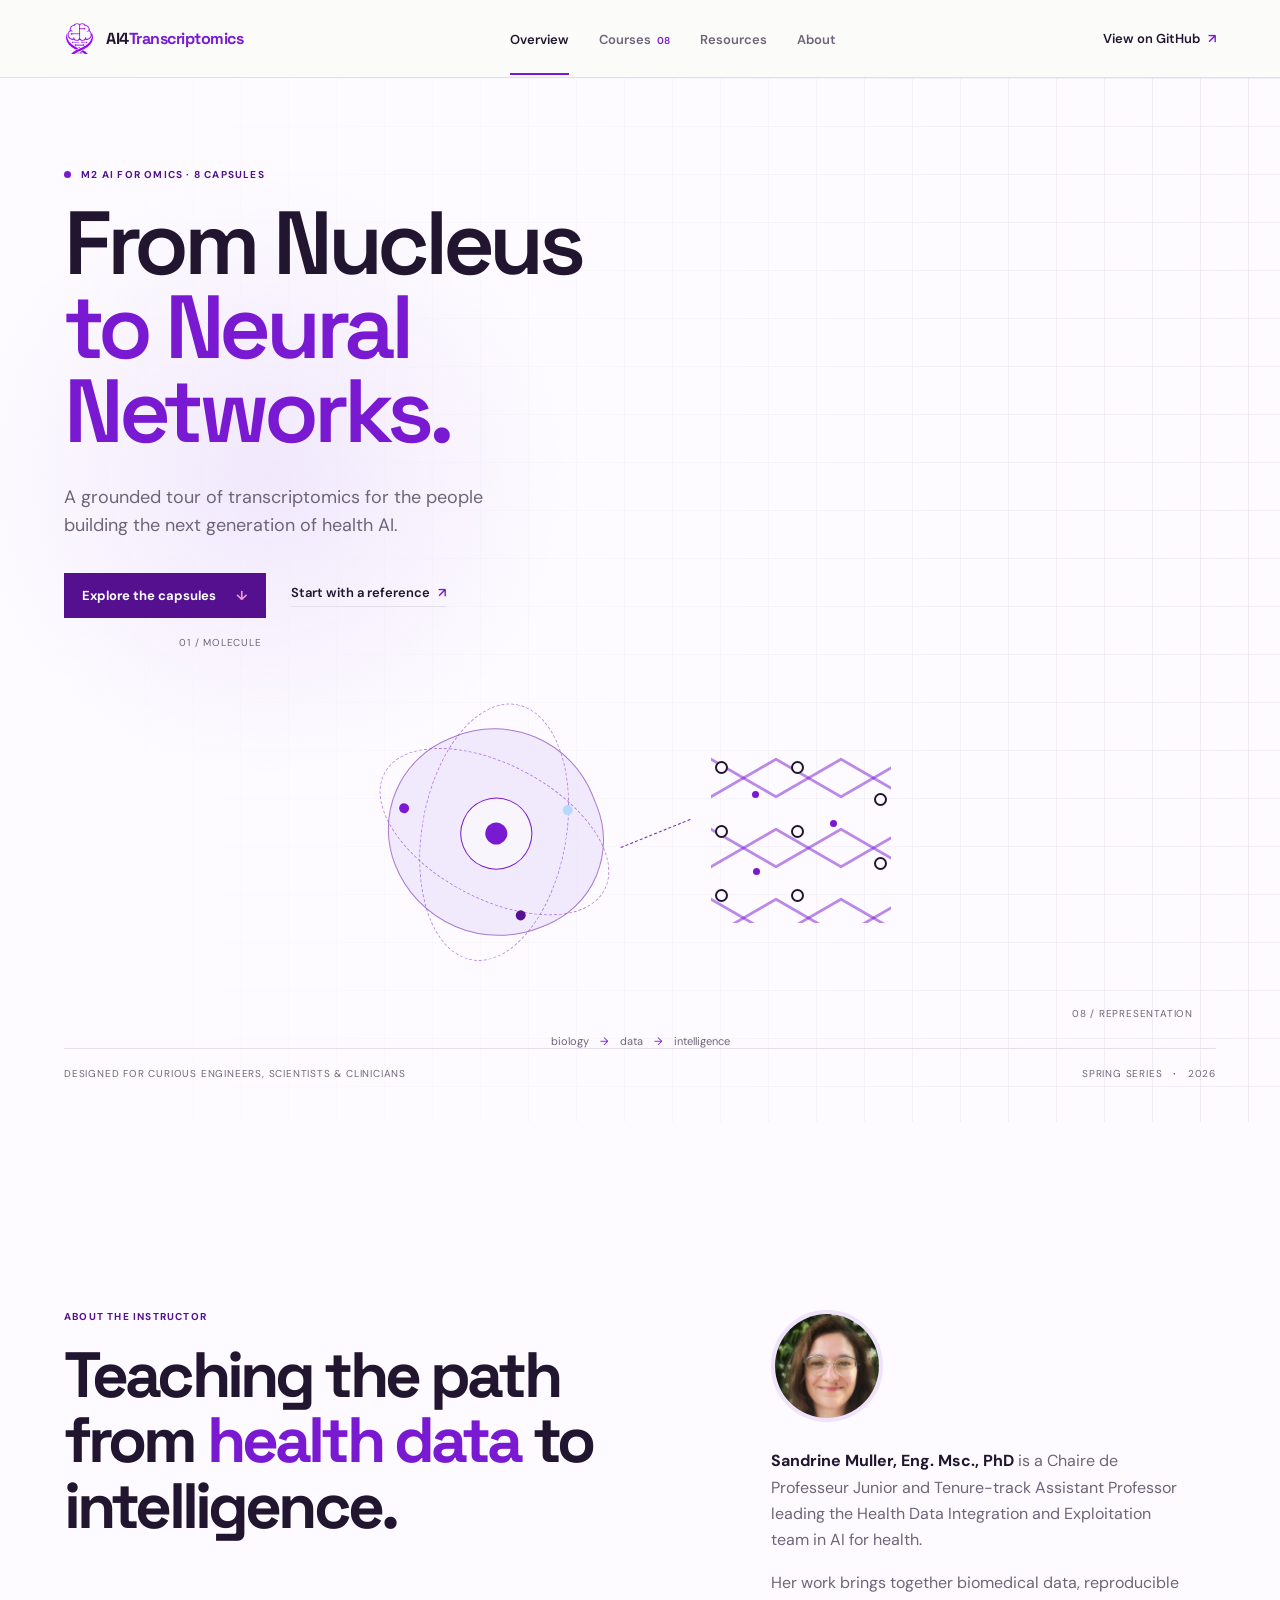
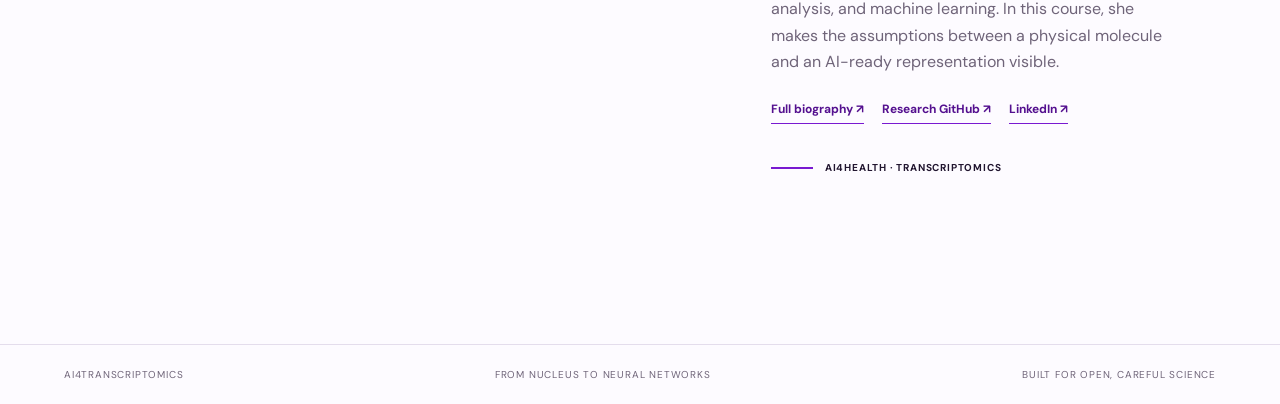
==== site/index.html @ 23939abb "update site with correct links and photo" ====
<!doctype html>
<html lang="en">
<head>
  <meta charset="utf-8">
  <meta name="viewport" content="width=device-width, initial-scale=1">
  <meta name="description" content="From Nucleus to Neural Networks: foundations of AI in transcriptomics.">
  <title>AI4Transcriptomics | From Nucleus to Neural Networks</title>
  <link rel="icon" type="image/png" href="icon.png">
  <link rel="preconnect" href="https://fonts.googleapis.com">
  <link rel="preconnect" href="https://fonts.gstatic.com" crossorigin>
  <link href="https://fonts.googleapis.com/css2?family=DM+Sans:wght@400;500;600;700&family=Space+Grotesk:wght@500;600;700&display=swap" rel="stylesheet">
  <link rel="stylesheet" href="styles.css">
</head>
<body>
  <header class="site-header">
    <a class="wordmark" href="#overview"><img src="icon.png" alt=""><span>AI4<span>Transcriptomics</span></span></a>
    <nav class="main-nav" aria-label="Main navigation">
      <button class="nav-link is-active" data-tab="overview">Overview</button>
      <button class="nav-link" data-tab="courses">Courses <span id="nav-course-count">08</span></button>
      <button class="nav-link" data-tab="resources">Resources</button>
      <button class="nav-link" data-tab="about">About</button>
    </nav>
    <a class="github-link" href="https://github.com/sandrine-muller/AI4Transcriptomics" target="_blank" rel="noreferrer">View on GitHub <span>↗</span></a>
  </header>
  <main>
    <section class="hero tab-panel is-visible" data-panel="overview" id="overview">
      <div class="hero-copy">
        <p class="eyebrow"><span class="eyebrow-dot"></span> M2 AI for Omics · 8 capsules</p>
        <h1>From Nucleus<br><em>to Neural Networks.</em></h1>
        <p class="hero-lede">A grounded tour of transcriptomics for the people building the next generation of health AI.</p>
        <div class="hero-actions"><button class="button button-dark" data-tab="courses">Explore the capsules <span>↓</span></button><a class="text-link" href="https://www.ebi.ac.uk/training/online/courses/analysis-of-rna-seq-data-i/" target="_blank" rel="noreferrer">Start with a reference <span>↗</span></a></div>
      </div>
      <div class="hero-visual" aria-label="A visual representation of the course path from a cell to a neural network">
        <div class="visual-label label-top">01 / molecule</div><div class="visual-label label-bottom">08 / representation</div>
        <div class="cell-diagram"><span class="cell-core"></span><span class="cell-ring ring-one"></span><span class="cell-ring ring-two"></span><span class="cell-dot dot-one"></span><span class="cell-dot dot-two"></span><span class="cell-dot dot-three"></span></div>
        <div class="path-line"></div>
        <div class="network-diagram"><span></span><span></span><span></span><span></span><span></span><span></span><span></span><span></span><b></b><b></b><b></b></div>
        <div class="visual-caption">biology <span>→</span> data <span>→</span> intelligence</div>
      </div>
      <div class="hero-footer"><span>Designed for curious engineers, scientists &amp; clinicians</span><span>Spring series <b>·</b> 2026</span></div>
    </section>
    <section class="content-section tab-panel" data-panel="courses" id="courses">
      <div class="section-heading"><div><p class="eyebrow">The curriculum</p><h2>Eight compact steps.<br><em>One connected story.</em></h2></div><p class="section-intro">Each capsule is a short, focused bridge between what happens in a biological system and what appears in an AI pipeline.</p></div>
      <div class="course-layout"><div class="course-list" id="course-list"><p class="loading">Loading capsules...</p></div><aside class="course-detail" id="course-detail"><p class="detail-kicker">Select a capsule</p><h3>Start at the beginning.</h3><p>Choose a capsule to see its learning outcomes, run sheet, and carefully selected next steps.</p></aside></div>
    </section>
    <section class="content-section tab-panel" data-panel="resources" id="resources">
      <div class="section-heading"><div><p class="eyebrow">A working shelf</p><h2>Resources for the<br><em>long way around.</em></h2></div><p class="section-intro">The best transcriptomics work connects biological intuition, statistical discipline, and reproducible practice. These are the anchors used throughout the block.</p></div>
      <div class="resource-grid">
        <a class="resource-card" href="https://www.ebi.ac.uk/training/online/courses/analysis-of-rna-seq-data-i/" target="_blank" rel="noreferrer"><span class="resource-type">Course · EMBL-EBI</span><h3>Analysis of RNA-seq data</h3><p>A practical companion for the sequencing and quantification pipeline.</p><span class="resource-arrow">↗</span></a>
        <a class="resource-card" href="https://www.nature.com/articles/nmeth.3857" target="_blank" rel="noreferrer"><span class="resource-type">Paper · Nature Methods</span><h3>Single-cell RNA-seq</h3><p>The foundational review for moving from averages to individual cells.</p><span class="resource-arrow">↗</span></a>
        <a class="resource-card" href="https://www.encodeproject.org/" target="_blank" rel="noreferrer"><span class="resource-type">Repository · ENCODE</span><h3>Reference data in context</h3><p>Explore how large-scale functional genomics data is organised and reused.</p><span class="resource-arrow">↗</span></a>
        <a class="resource-card" href="https://scvi-tools.org/" target="_blank" rel="noreferrer"><span class="resource-type">Toolkit · scvi-tools</span><h3>Models for single-cell data</h3><p>Count-aware probabilistic models that take us beyond a two-dimensional plot.</p><span class="resource-arrow">↗</span></a>
      </div>
    </section>
    <section class="content-section about-section tab-panel" data-panel="about" id="about">
      <div class="about-statement"><p class="eyebrow">About the instructor</p><h2>Teaching the path from <em>health data</em> to intelligence.</h2></div>
      <div class="about-copy"><img class="portrait" src="SandrineMuller-PhD-UGA.jpg" alt="Portrait of Sandrine Muller"><p><strong>Sandrine Muller, Eng. Msc., PhD</strong> is a Chaire de Professeur Junior and Tenure-track Assistant Professor leading the Health Data Integration and Exploitation team in AI for health.</p><p>Her work brings together biomedical data, reproducible analysis, and machine learning. In this course, she makes the assumptions between a physical molecule and an AI-ready representation visible.</p><div class="profile-links"><a href="https://sandrine-muller-research.github.io/bios.html" target="_blank" rel="noreferrer">Full biography ↗</a><a href="https://github.com/sandrine-muller-research/" target="_blank" rel="noreferrer">Research GitHub ↗</a><a href="https://www.linkedin.com/in/sandrine-muller-phd-ba459725/" target="_blank" rel="noreferrer">LinkedIn ↗</a></div><div class="signature"><span class="signature-line"></span><span>AI4Health · Transcriptomics</span></div></div>
    </section>
  </main>
  <footer class="site-footer"><span>AI4Transcriptomics</span><span>From Nucleus to Neural Networks</span><span>Built for open, careful science</span></footer>
  <script src="app.js"></script>
</body>
</html>
---- site/styles.css ----
:root { --ink:#21152f; --muted:#6f6479; --line:#e4ddec; --paper:#fdfbff; --purple:#7919d1; --purple-dark:#54108f; --lilac:#eee3fb; --pink:#f39bd1; --blue:#b7d8ff; --display:'Space Grotesk',sans-serif; --body:'DM Sans',sans-serif; }
* { box-sizing:border-box; }
html { scroll-behavior:smooth; }
body { margin:0; color:var(--ink); background:var(--paper); font-family:var(--body); font-size:16px; }
button,a { font:inherit; } button { cursor:pointer; }
.site-header { height:78px; padding:0 5vw; display:flex; align-items:center; justify-content:space-between; border-bottom:1px solid var(--line); background:rgba(251,252,250,.94); position:sticky; top:0; z-index:5; backdrop-filter:blur(12px); }
.wordmark { display:flex; align-items:center; gap:11px; color:var(--ink); text-decoration:none; font-family:var(--display); font-size:16px; font-weight:700; letter-spacing:-.03em; }.wordmark img { width:31px; height:31px; object-fit:contain; }.wordmark>span span { color:var(--purple); }
.main-nav { display:flex; align-items:center; gap:30px; height:100%; }.nav-link { border:0; border-bottom:2px solid transparent; background:transparent; color:var(--muted); padding:28px 0 25px; font-size:13px; font-weight:600; transition:color .2s,border-color .2s; }.nav-link:hover,.nav-link.is-active { color:var(--ink); border-bottom-color:var(--purple); }.nav-link span { margin-left:3px; font-size:10px; color:var(--purple); }.github-link,.text-link { color:var(--ink); text-decoration:none; font-size:13px; font-weight:600; }.github-link span,.text-link span { color:var(--purple); margin-left:5px; }.tab-panel { display:none; }.tab-panel.is-visible { display:block; }
.hero { min-height:calc(100vh - 78px); padding:10vh 5vw 42px; position:relative; display:grid; grid-template-columns:1fr 1.05fr; gap:5vw; align-content:center; overflow:hidden; background-image:linear-gradient(rgba(228,221,236,.55) 1px,transparent 1px),linear-gradient(90deg,rgba(228,221,236,.55) 1px,transparent 1px); background-size:48px 48px; }.hero:before { content:''; position:absolute; inset:0; background:radial-gradient(circle at 21% 38%,rgba(238,227,251,.8),transparent 25%),linear-gradient(90deg,var(--paper) 3%,rgba(253,251,255,.65) 48%,transparent 100%); pointer-events:none; }.hero-copy,.hero-visual,.hero-footer { position:relative; z-index:1; }.eyebrow { margin:0 0 20px; color:var(--purple-dark); text-transform:uppercase; letter-spacing:.12em; font-size:10px; font-weight:700; }.eyebrow-dot { display:inline-block; width:7px; height:7px; margin-right:7px; border-radius:50%; background:var(--purple); } h1,h2,h3 { font-family:var(--display); letter-spacing:-.06em; }.hero h1 { max-width:650px; margin:0; font-size:clamp(52px,7vw,104px); line-height:.94; font-weight:600; }.hero h1 em,h2 em { color:var(--purple); font-style:normal; }.hero-lede { max-width:440px; margin:30px 0 34px; color:var(--muted); font-size:18px; line-height:1.55; }.hero-actions { display:flex; align-items:center; gap:25px; }.button { border:0; padding:14px 18px; font-size:13px; font-weight:700; }.button-dark { color:white; background:var(--purple-dark); }.button-dark span { margin-left:17px; color:var(--pink); }.text-link { border-bottom:1px solid var(--line); padding-bottom:5px; }
.hero-visual { min-height:430px; display:flex; justify-content:center; align-items:center; }.cell-diagram { width:210px; height:210px; position:relative; border:1px solid #a77ad0; border-radius:48% 52% 45% 55%; transform:rotate(-22deg); background:rgba(238,227,251,.75); }.cell-core { position:absolute; width:72px; height:72px; left:69px; top:69px; border:1px solid var(--purple); border-radius:50%; background:rgba(255,255,255,.55); }.cell-core:after { content:''; position:absolute; width:22px; height:22px; left:24px; top:24px; border-radius:50%; background:var(--purple); }.cell-ring { position:absolute; border:1px dashed rgba(121,25,209,.5); border-radius:50%; }.ring-one { width:250px; height:135px; left:-21px; top:35px; transform:rotate(50deg); }.ring-two { width:145px; height:260px; left:31px; top:-27px; transform:rotate(32deg); }.cell-dot { position:absolute; width:10px; height:10px; background:var(--purple); border-radius:50%; }.dot-one { left:24px; top:42px; }.dot-two { left:175px; top:105px; background:var(--blue); }.dot-three { left:92px; top:185px; background:var(--purple-dark); }.path-line { width:75px; border-top:1px dashed var(--purple); transform:rotate(-22deg); margin:0 18px; }.network-diagram { width:180px; height:180px; position:relative; background-image:linear-gradient(30deg,transparent 48%,rgba(121,25,209,.5) 49%,rgba(121,25,209,.5) 51%,transparent 52%),linear-gradient(-30deg,transparent 48%,rgba(121,25,209,.5) 49%,rgba(121,25,209,.5) 51%,transparent 52%); background-size:65px 70px; }.network-diagram span,.network-diagram b { position:absolute; width:13px; height:13px; border:2px solid var(--ink); border-radius:50%; background:var(--paper); }.network-diagram span:nth-child(1) { left:4px; top:18px; }.network-diagram span:nth-child(2) { left:4px; top:82px; }.network-diagram span:nth-child(3) { left:4px; top:146px; }.network-diagram span:nth-child(4) { left:80px; top:18px; }.network-diagram span:nth-child(5) { left:80px; top:82px; }.network-diagram span:nth-child(6) { left:80px; top:146px; }.network-diagram span:nth-child(7) { right:4px; top:50px; }.network-diagram span:nth-child(8) { right:4px; top:114px; }.network-diagram b { width:7px; height:7px; border:0; background:var(--purple); }.network-diagram b:nth-of-type(1) { left:41px; top:48px; }.network-diagram b:nth-of-type(2) { left:119px; top:77px; }.network-diagram b:nth-of-type(3) { left:42px; top:125px; }.visual-label { position:absolute; color:var(--muted); font-size:10px; letter-spacing:.08em; text-transform:uppercase; }.label-top { top:18px; left:10%; }.label-bottom { right:2%; bottom:28px; }.visual-caption { position:absolute; bottom:0; left:50%; transform:translateX(-50%); color:var(--muted); font-size:11px; white-space:nowrap; }.visual-caption span { color:var(--purple); padding:0 8px; }.hero-footer { grid-column:1 / -1; display:flex; justify-content:space-between; border-top:1px solid var(--line); padding-top:18px; color:var(--muted); text-transform:uppercase; letter-spacing:.08em; font-size:10px; }.hero-footer b { color:var(--purple); padding:0 7px; }
.content-section { max-width:1280px; min-height:calc(100vh - 78px); margin:auto; padding:100px 5vw 80px; }.section-heading { display:flex; justify-content:space-between; align-items:end; gap:40px; padding-bottom:55px; }.section-heading h2 { max-width:600px; margin:0; font-size:clamp(43px,6vw,76px); line-height:.98; font-weight:600; }.section-intro { max-width:330px; margin:0; color:var(--muted); line-height:1.6; }.course-layout { display:grid; grid-template-columns:1.1fr .9fr; gap:56px; align-items:start; }.course-list { border-top:1px solid var(--ink); }.course-row { display:grid; grid-template-columns:48px 1fr auto; gap:20px; align-items:center; width:100%; padding:22px 0; border:0; border-bottom:1px solid var(--line); background:transparent; text-align:left; color:var(--ink); transition:padding .2s,background .2s; }.course-row:hover,.course-row.is-selected { padding-left:12px; padding-right:12px; background:var(--lilac); }.course-number { color:var(--purple); font-family:var(--display); font-size:14px; }.course-row h3 { margin:0 0 5px; font-size:20px; letter-spacing:-.04em; }.course-meta { margin:0; color:var(--muted); font-size:12px; }.course-arrow { color:var(--purple); font-size:22px; }.course-detail { min-height:360px; padding:30px; border-top:3px solid var(--purple); background:var(--lilac); }.detail-kicker,.resource-type { margin:0 0 18px; color:var(--purple-dark); text-transform:uppercase; letter-spacing:.1em; font-size:10px; font-weight:700; }.course-detail h3 { margin:0 0 20px; font-size:36px; line-height:1; }.course-detail p { color:var(--muted); line-height:1.6; }.detail-outcomes { padding:18px 0 5px; margin:20px 0 0; border-top:1px solid #d6c4e7; }.detail-outcomes li { margin:10px 0; color:var(--ink); font-size:13px; line-height:1.4; }.detail-topics { display:flex; flex-wrap:wrap; gap:7px; margin-top:22px; }.topic { padding:7px 9px; color:var(--ink); background:white; font-size:11px; }.detail-links { display:flex; flex-wrap:wrap; gap:15px; margin-top:22px; }.detail-links a { color:var(--ink); font-size:12px; font-weight:700; text-decoration:none; border-bottom:1px solid var(--purple); padding-bottom:3px; }.loading { color:var(--muted); }
.resource-grid { display:grid; grid-template-columns:repeat(2,1fr); border-top:1px solid var(--ink); border-left:1px solid var(--line); }.resource-card { position:relative; min-height:225px; padding:28px; color:var(--ink); text-decoration:none; border-right:1px solid var(--line); border-bottom:1px solid var(--line); transition:background .2s; }.resource-card:hover { background:var(--lilac); }.resource-card h3 { max-width:270px; margin:0 0 14px; font-size:25px; }.resource-card p { max-width:310px; margin:0; color:var(--muted); line-height:1.5; font-size:14px; }.resource-arrow { position:absolute; right:28px; bottom:26px; color:var(--purple); font-size:21px; }.about-section { display:grid; grid-template-columns:1.3fr 1fr; align-content:center; gap:10vw; }.about-statement h2 { max-width:700px; margin:0; font-size:clamp(40px,5vw,70px); line-height:1.02; }.about-copy { max-width:410px; color:var(--muted); line-height:1.65; }.about-copy strong { color:var(--ink); }.portrait { display:block; width:112px; height:112px; margin-bottom:26px; border:4px solid var(--lilac); border-radius:50%; object-fit:cover; object-position:top; }.profile-links { display:flex; flex-wrap:wrap; gap:12px 18px; margin-top:25px; }.profile-links a { color:var(--purple-dark); font-size:12px; font-weight:700; text-decoration:none; border-bottom:1px solid var(--purple); padding-bottom:3px; }.signature { display:flex; align-items:center; gap:12px; margin-top:36px; color:var(--ink); text-transform:uppercase; letter-spacing:.08em; font-size:10px; font-weight:700; }.signature-line { width:42px; height:2px; background:var(--purple); }.site-footer { display:flex; justify-content:space-between; padding:23px 5vw; border-top:1px solid var(--line); color:var(--muted); text-transform:uppercase; letter-spacing:.08em; font-size:10px; }
@media (max-width:850px) { .site-header { padding:0 24px; }.main-nav { gap:15px; }.github-link { display:none; }.hero { grid-template-columns:1fr; padding:80px 24px 32px; }.hero-visual { min-height:300px; transform:scale(.8); transform-origin:center; }.hero-footer { grid-column:1; gap:12px; flex-direction:column; }.content-section { padding:70px 24px 55px; }.section-heading,.course-layout,.about-section { display:block; }.section-intro { margin-top:25px; }.course-detail { margin-top:35px; }.about-copy { margin-top:30px; }.site-footer { gap:12px; flex-direction:column; } }
@media (max-width:520px) { .site-header { height:65px; }.wordmark { font-size:14px; }.main-nav { gap:10px; }.nav-link { padding:22px 0 20px; font-size:11px; }.nav-link span { display:none; }.hero { min-height:calc(100vh - 65px); padding-top:55px; }.hero h1 { font-size:52px; }.hero-lede { font-size:16px; }.hero-actions { align-items:flex-start; flex-direction:column; gap:20px; }.hero-visual { margin-left:-30px; transform:scale(.64); min-height:260px; }.hero-footer { font-size:9px; }.section-heading h2 { font-size:46px; }.course-row { grid-template-columns:30px 1fr 16px; gap:10px; }.course-row h3 { font-size:17px; }.resource-grid { grid-template-columns:1fr; }.about-statement h2 { font-size:42px; } }
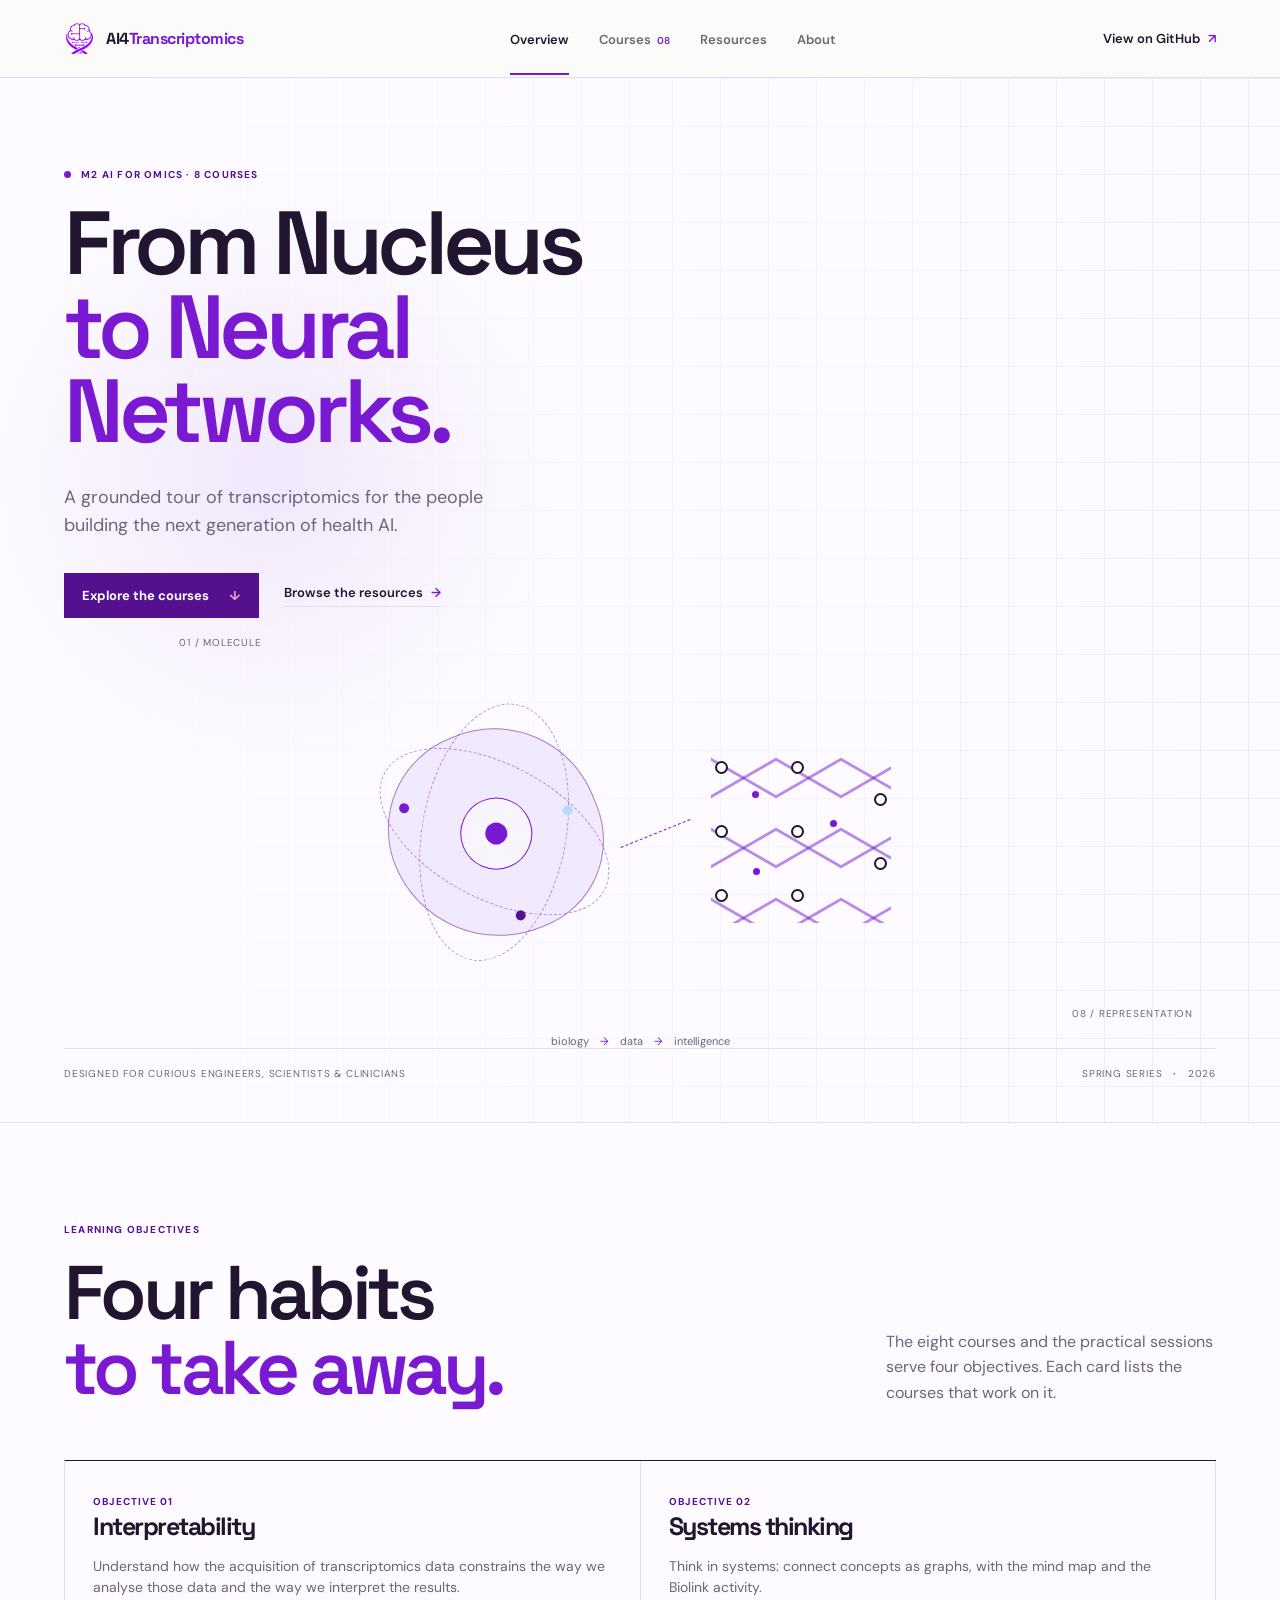
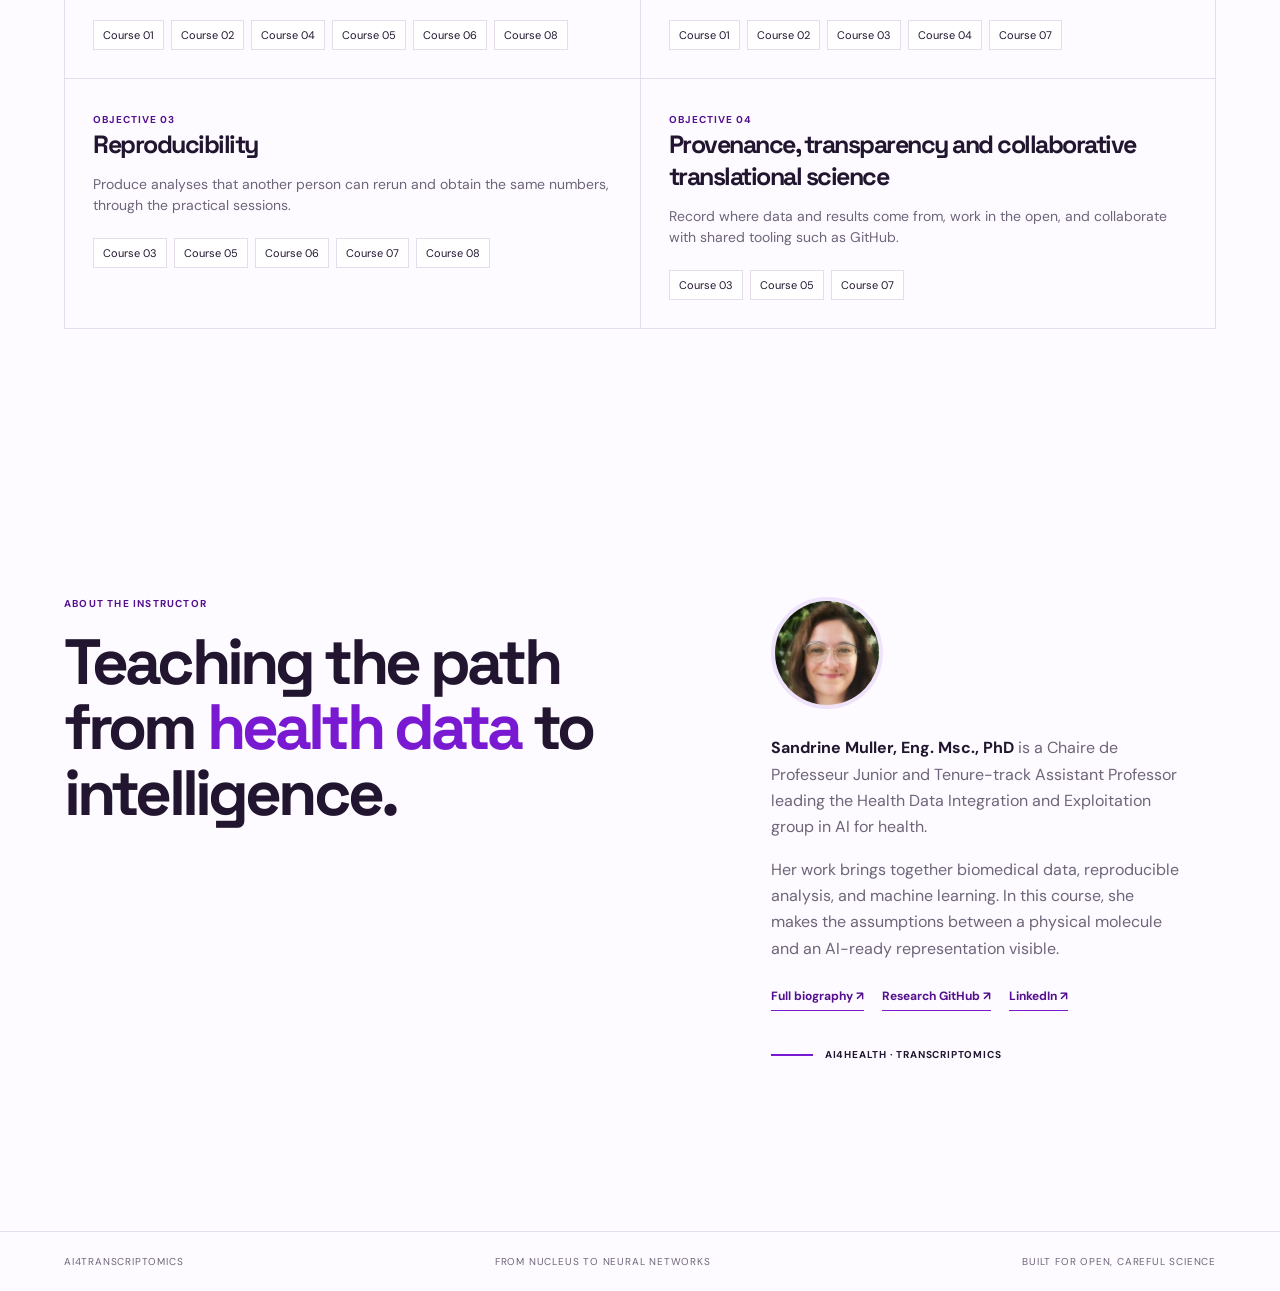
==== commit 16f9210a: "AI4Transcriptomics 2026 courses and practicals" ====
--- a/site/index.html
+++ b/site/index.html
@@ -9,7 +9,7 @@
   <link rel="preconnect" href="https://fonts.googleapis.com">
   <link rel="preconnect" href="https://fonts.gstatic.com" crossorigin>
   <link href="https://fonts.googleapis.com/css2?family=DM+Sans:wght@400;500;600;700&family=Space+Grotesk:wght@500;600;700&display=swap" rel="stylesheet">
-  <link rel="stylesheet" href="styles.css">
+  <link rel="stylesheet" href="styles.css?v=6">
 </head>
 <body>
   <header class="site-header">
@@ -20,15 +20,15 @@
       <button class="nav-link" data-tab="resources">Resources</button>
       <button class="nav-link" data-tab="about">About</button>
     </nav>
-    <a class="github-link" href="https://github.com/sandrine-muller/AI4Transcriptomics" target="_blank" rel="noreferrer">View on GitHub <span>↗</span></a>
+    <a class="github-link" href="https://github.com/AI4Health-DAISY-LIG/AI4Transcriptomics" target="_blank" rel="noreferrer">View on GitHub <span>↗</span></a>
   </header>
   <main>
     <section class="hero tab-panel is-visible" data-panel="overview" id="overview">
       <div class="hero-copy">
-        <p class="eyebrow"><span class="eyebrow-dot"></span> M2 AI for Omics · 8 capsules</p>
+        <p class="eyebrow"><span class="eyebrow-dot"></span> M2 AI for Omics · 8 courses</p>
         <h1>From Nucleus<br><em>to Neural Networks.</em></h1>
         <p class="hero-lede">A grounded tour of transcriptomics for the people building the next generation of health AI.</p>
-        <div class="hero-actions"><button class="button button-dark" data-tab="courses">Explore the capsules <span>↓</span></button><a class="text-link" href="https://www.ebi.ac.uk/training/online/courses/analysis-of-rna-seq-data-i/" target="_blank" rel="noreferrer">Start with a reference <span>↗</span></a></div>
+        <div class="hero-actions"><button class="button button-dark" data-tab="courses">Explore the courses <span>↓</span></button><a class="text-link" href="#resources" data-tab="resources">Browse the resources <span>→</span></a></div>
       </div>
       <div class="hero-visual" aria-label="A visual representation of the course path from a cell to a neural network">
         <div class="visual-label label-top">01 / molecule</div><div class="visual-label label-bottom">08 / representation</div>
@@ -39,25 +39,29 @@
       </div>
       <div class="hero-footer"><span>Designed for curious engineers, scientists &amp; clinicians</span><span>Spring series <b>·</b> 2026</span></div>
     </section>
+    <section class="content-section objectives-section tab-panel is-visible" data-panel="overview" id="objectives">
+      <div class="section-heading"><div><p class="eyebrow">Learning objectives</p><h2>Four habits<br><em>to take away.</em></h2></div><p class="section-intro">The eight courses and the practical sessions serve four objectives. Each card lists the courses that work on it.</p></div>
+      <div class="resource-grid" id="objective-grid"><p class="loading">Loading objectives...</p></div>
+    </section>
     <section class="content-section tab-panel" data-panel="courses" id="courses">
-      <div class="section-heading"><div><p class="eyebrow">The curriculum</p><h2>Eight compact steps.<br><em>One connected story.</em></h2></div><p class="section-intro">Each capsule is a short, focused bridge between what happens in a biological system and what appears in an AI pipeline.</p></div>
-      <div class="course-layout"><div class="course-list" id="course-list"><p class="loading">Loading capsules...</p></div><aside class="course-detail" id="course-detail"><p class="detail-kicker">Select a capsule</p><h3>Start at the beginning.</h3><p>Choose a capsule to see its learning outcomes, run sheet, and carefully selected next steps.</p></aside></div>
+      <div class="section-heading"><div><p class="eyebrow">The curriculum</p><h2>Eight compact steps.<br><em>One connected story.</em></h2></div><p class="section-intro">Each course is a short, focused bridge between what happens in a biological system and what appears in an AI pipeline.</p></div>
+      <div class="course-layout"><div class="course-list" id="course-list"><p class="loading">Loading courses...</p></div><aside class="course-detail" id="course-detail"><p class="detail-kicker">Select a course</p><h3>Start at the beginning.</h3><p>Choose a course to see the learning objectives it serves, its topics, and its video.</p></aside></div>
     </section>
     <section class="content-section tab-panel" data-panel="resources" id="resources">
-      <div class="section-heading"><div><p class="eyebrow">A working shelf</p><h2>Resources for the<br><em>long way around.</em></h2></div><p class="section-intro">The best transcriptomics work connects biological intuition, statistical discipline, and reproducible practice. These are the anchors used throughout the block.</p></div>
-      <div class="resource-grid">
-        <a class="resource-card" href="https://www.ebi.ac.uk/training/online/courses/analysis-of-rna-seq-data-i/" target="_blank" rel="noreferrer"><span class="resource-type">Course · EMBL-EBI</span><h3>Analysis of RNA-seq data</h3><p>A practical companion for the sequencing and quantification pipeline.</p><span class="resource-arrow">↗</span></a>
-        <a class="resource-card" href="https://www.nature.com/articles/nmeth.3857" target="_blank" rel="noreferrer"><span class="resource-type">Paper · Nature Methods</span><h3>Single-cell RNA-seq</h3><p>The foundational review for moving from averages to individual cells.</p><span class="resource-arrow">↗</span></a>
-        <a class="resource-card" href="https://www.encodeproject.org/" target="_blank" rel="noreferrer"><span class="resource-type">Repository · ENCODE</span><h3>Reference data in context</h3><p>Explore how large-scale functional genomics data is organised and reused.</p><span class="resource-arrow">↗</span></a>
-        <a class="resource-card" href="https://scvi-tools.org/" target="_blank" rel="noreferrer"><span class="resource-type">Toolkit · scvi-tools</span><h3>Models for single-cell data</h3><p>Count-aware probabilistic models that take us beyond a two-dimensional plot.</p><span class="resource-arrow">↗</span></a>
-      </div>
+      <div class="section-heading"><div><p class="eyebrow">A working shelf</p><h2>Resources for the<br><em>long way around.</em></h2></div><p class="section-intro">The best transcriptomics work connects biological intuition, statistical discipline, and reproducible practice. Each course brings its own references; the repository and a few additions support the practical sessions.</p></div>
+      <h3 class="resource-group">Go further <span>one card per course, generated from its references</span></h3>
+      <div class="resource-grid" id="further-grid"><p class="loading">Loading resources...</p></div>
+      <h3 class="resource-group">Repository and code</h3>
+      <div class="resource-grid" id="code-grid"></div>
+      <h3 class="resource-group">Additional resources <span>added by hand to complement the practical sessions</span></h3>
+      <div class="resource-grid" id="additional-grid"></div>
     </section>
     <section class="content-section about-section tab-panel" data-panel="about" id="about">
       <div class="about-statement"><p class="eyebrow">About the instructor</p><h2>Teaching the path from <em>health data</em> to intelligence.</h2></div>
-      <div class="about-copy"><img class="portrait" src="SandrineMuller-PhD-UGA.jpg" alt="Portrait of Sandrine Muller"><p><strong>Sandrine Muller, Eng. Msc., PhD</strong> is a Chaire de Professeur Junior and Tenure-track Assistant Professor leading the Health Data Integration and Exploitation team in AI for health.</p><p>Her work brings together biomedical data, reproducible analysis, and machine learning. In this course, she makes the assumptions between a physical molecule and an AI-ready representation visible.</p><div class="profile-links"><a href="https://sandrine-muller-research.github.io/bios.html" target="_blank" rel="noreferrer">Full biography ↗</a><a href="https://github.com/sandrine-muller-research/" target="_blank" rel="noreferrer">Research GitHub ↗</a><a href="https://www.linkedin.com/in/sandrine-muller-phd-ba459725/" target="_blank" rel="noreferrer">LinkedIn ↗</a></div><div class="signature"><span class="signature-line"></span><span>AI4Health · Transcriptomics</span></div></div>
+      <div class="about-copy"><img class="portrait" src="SandrineMuller-PhD-UGA.jpg" alt="Portrait of Sandrine Muller"><p><strong>Sandrine Muller, Eng. Msc., PhD</strong> is a Chaire de Professeur Junior and Tenure-track Assistant Professor leading the Health Data Integration and Exploitation group in AI for health.</p><p>Her work brings together biomedical data, reproducible analysis, and machine learning. In this course, she makes the assumptions between a physical molecule and an AI-ready representation visible.</p><div class="profile-links"><a href="https://sandrine-muller-research.github.io/bios.html" target="_blank" rel="noreferrer">Full biography ↗</a><a href="https://github.com/sandrine-muller-research/" target="_blank" rel="noreferrer">Research GitHub ↗</a><a href="https://www.linkedin.com/in/sandrine-muller-phd-ba459725/" target="_blank" rel="noreferrer">LinkedIn ↗</a></div><div class="signature"><span class="signature-line"></span><span>AI4Health · Transcriptomics</span></div></div>
     </section>
   </main>
   <footer class="site-footer"><span>AI4Transcriptomics</span><span>From Nucleus to Neural Networks</span><span>Built for open, careful science</span></footer>
-  <script src="app.js"></script>
+  <script src="app.js?v=3"></script>
 </body>
 </html>
--- a/site/styles.css
+++ b/site/styles.css
@@ -10,5 +10,56 @@
 .hero-visual { min-height:430px; display:flex; justify-content:center; align-items:center; }.cell-diagram { width:210px; height:210px; position:relative; border:1px solid #a77ad0; border-radius:48% 52% 45% 55%; transform:rotate(-22deg); background:rgba(238,227,251,.75); }.cell-core { position:absolute; width:72px; height:72px; left:69px; top:69px; border:1px solid var(--purple); border-radius:50%; background:rgba(255,255,255,.55); }.cell-core:after { content:''; position:absolute; width:22px; height:22px; left:24px; top:24px; border-radius:50%; background:var(--purple); }.cell-ring { position:absolute; border:1px dashed rgba(121,25,209,.5); border-radius:50%; }.ring-one { width:250px; height:135px; left:-21px; top:35px; transform:rotate(50deg); }.ring-two { width:145px; height:260px; left:31px; top:-27px; transform:rotate(32deg); }.cell-dot { position:absolute; width:10px; height:10px; background:var(--purple); border-radius:50%; }.dot-one { left:24px; top:42px; }.dot-two { left:175px; top:105px; background:var(--blue); }.dot-three { left:92px; top:185px; background:var(--purple-dark); }.path-line { width:75px; border-top:1px dashed var(--purple); transform:rotate(-22deg); margin:0 18px; }.network-diagram { width:180px; height:180px; position:relative; background-image:linear-gradient(30deg,transparent 48%,rgba(121,25,209,.5) 49%,rgba(121,25,209,.5) 51%,transparent 52%),linear-gradient(-30deg,transparent 48%,rgba(121,25,209,.5) 49%,rgba(121,25,209,.5) 51%,transparent 52%); background-size:65px 70px; }.network-diagram span,.network-diagram b { position:absolute; width:13px; height:13px; border:2px solid var(--ink); border-radius:50%; background:var(--paper); }.network-diagram span:nth-child(1) { left:4px; top:18px; }.network-diagram span:nth-child(2) { left:4px; top:82px; }.network-diagram span:nth-child(3) { left:4px; top:146px; }.network-diagram span:nth-child(4) { left:80px; top:18px; }.network-diagram span:nth-child(5) { left:80px; top:82px; }.network-diagram span:nth-child(6) { left:80px; top:146px; }.network-diagram span:nth-child(7) { right:4px; top:50px; }.network-diagram span:nth-child(8) { right:4px; top:114px; }.network-diagram b { width:7px; height:7px; border:0; background:var(--purple); }.network-diagram b:nth-of-type(1) { left:41px; top:48px; }.network-diagram b:nth-of-type(2) { left:119px; top:77px; }.network-diagram b:nth-of-type(3) { left:42px; top:125px; }.visual-label { position:absolute; color:var(--muted); font-size:10px; letter-spacing:.08em; text-transform:uppercase; }.label-top { top:18px; left:10%; }.label-bottom { right:2%; bottom:28px; }.visual-caption { position:absolute; bottom:0; left:50%; transform:translateX(-50%); color:var(--muted); font-size:11px; white-space:nowrap; }.visual-caption span { color:var(--purple); padding:0 8px; }.hero-footer { grid-column:1 / -1; display:flex; justify-content:space-between; border-top:1px solid var(--line); padding-top:18px; color:var(--muted); text-transform:uppercase; letter-spacing:.08em; font-size:10px; }.hero-footer b { color:var(--purple); padding:0 7px; }
 .content-section { max-width:1280px; min-height:calc(100vh - 78px); margin:auto; padding:100px 5vw 80px; }.section-heading { display:flex; justify-content:space-between; align-items:end; gap:40px; padding-bottom:55px; }.section-heading h2 { max-width:600px; margin:0; font-size:clamp(43px,6vw,76px); line-height:.98; font-weight:600; }.section-intro { max-width:330px; margin:0; color:var(--muted); line-height:1.6; }.course-layout { display:grid; grid-template-columns:1.1fr .9fr; gap:56px; align-items:start; }.course-list { border-top:1px solid var(--ink); }.course-row { display:grid; grid-template-columns:48px 1fr auto; gap:20px; align-items:center; width:100%; padding:22px 0; border:0; border-bottom:1px solid var(--line); background:transparent; text-align:left; color:var(--ink); transition:padding .2s,background .2s; }.course-row:hover,.course-row.is-selected { padding-left:12px; padding-right:12px; background:var(--lilac); }.course-number { color:var(--purple); font-family:var(--display); font-size:14px; }.course-row h3 { margin:0 0 5px; font-size:20px; letter-spacing:-.04em; }.course-meta { margin:0; color:var(--muted); font-size:12px; }.course-arrow { color:var(--purple); font-size:22px; }.course-detail { min-height:360px; padding:30px; border-top:3px solid var(--purple); background:var(--lilac); }.detail-kicker,.resource-type { margin:0 0 18px; color:var(--purple-dark); text-transform:uppercase; letter-spacing:.1em; font-size:10px; font-weight:700; }.course-detail h3 { margin:0 0 20px; font-size:36px; line-height:1; }.course-detail p { color:var(--muted); line-height:1.6; }.detail-outcomes { padding:18px 0 5px; margin:20px 0 0; border-top:1px solid #d6c4e7; }.detail-outcomes li { margin:10px 0; color:var(--ink); font-size:13px; line-height:1.4; }.detail-topics { display:flex; flex-wrap:wrap; gap:7px; margin-top:22px; }.topic { padding:7px 9px; color:var(--ink); background:white; font-size:11px; }.detail-links { display:flex; flex-wrap:wrap; gap:15px; margin-top:22px; }.detail-links a { color:var(--ink); font-size:12px; font-weight:700; text-decoration:none; border-bottom:1px solid var(--purple); padding-bottom:3px; }.loading { color:var(--muted); }
 .resource-grid { display:grid; grid-template-columns:repeat(2,1fr); border-top:1px solid var(--ink); border-left:1px solid var(--line); }.resource-card { position:relative; min-height:225px; padding:28px; color:var(--ink); text-decoration:none; border-right:1px solid var(--line); border-bottom:1px solid var(--line); transition:background .2s; }.resource-card:hover { background:var(--lilac); }.resource-card h3 { max-width:270px; margin:0 0 14px; font-size:25px; }.resource-card p { max-width:310px; margin:0; color:var(--muted); line-height:1.5; font-size:14px; }.resource-arrow { position:absolute; right:28px; bottom:26px; color:var(--purple); font-size:21px; }.about-section { display:grid; grid-template-columns:1.3fr 1fr; align-content:center; gap:10vw; }.about-statement h2 { max-width:700px; margin:0; font-size:clamp(40px,5vw,70px); line-height:1.02; }.about-copy { max-width:410px; color:var(--muted); line-height:1.65; }.about-copy strong { color:var(--ink); }.portrait { display:block; width:112px; height:112px; margin-bottom:26px; border:4px solid var(--lilac); border-radius:50%; object-fit:cover; object-position:top; }.profile-links { display:flex; flex-wrap:wrap; gap:12px 18px; margin-top:25px; }.profile-links a { color:var(--purple-dark); font-size:12px; font-weight:700; text-decoration:none; border-bottom:1px solid var(--purple); padding-bottom:3px; }.signature { display:flex; align-items:center; gap:12px; margin-top:36px; color:var(--ink); text-transform:uppercase; letter-spacing:.08em; font-size:10px; font-weight:700; }.signature-line { width:42px; height:2px; background:var(--purple); }.site-footer { display:flex; justify-content:space-between; padding:23px 5vw; border-top:1px solid var(--line); color:var(--muted); text-transform:uppercase; letter-spacing:.08em; font-size:10px; }
+/* Learning objectives and generated resources */
+.objectives-section { min-height:0; border-top:1px solid var(--line); }
+.objective-card { min-height:0; }.objective-card h3,.further-card h3 { max-width:none; }.objective-card p { max-width:none; }
+.topic-button { border:1px solid var(--line); cursor:pointer; }.topic-button:hover { border-color:var(--purple); color:var(--purple-dark); }
+.detail-label { margin:22px 0 0; color:var(--purple-dark) !important; text-transform:uppercase; letter-spacing:.1em; font-size:10px; font-weight:700; }.detail-label + .detail-outcomes { margin-top:10px; }
+.link-button { border:0; border-bottom:1px solid var(--purple); padding:0 0 3px; background:transparent; color:var(--ink); font-size:12px; font-weight:700; }
+.resource-group { margin:60px 0 18px; font-size:24px; letter-spacing:-.04em; }.section-heading + .resource-group { margin-top:0; }.resource-group span { display:block; margin-top:6px; color:var(--muted); font-family:var(--body); font-size:13px; font-weight:400; letter-spacing:0; }
+.further-card { min-height:0; scroll-margin-top:100px; }.further-video { display:inline-block; margin-bottom:16px; color:var(--ink); font-size:12px; font-weight:700; text-decoration:none; border-bottom:1px solid var(--purple); padding-bottom:3px; }
+.further-card summary { cursor:pointer; color:var(--purple-dark); font-size:13px; font-weight:700; }.reference-list { margin:14px 0 0; padding-left:18px; }.reference-list li { margin:9px 0; color:var(--muted); font-size:13px; line-height:1.45; }.reference-list a { color:var(--ink); text-decoration:none; border-bottom:1px solid var(--line); }.reference-list a:hover { border-bottom-color:var(--purple); }
 @media (max-width:850px) { .site-header { padding:0 24px; }.main-nav { gap:15px; }.github-link { display:none; }.hero { grid-template-columns:1fr; padding:80px 24px 32px; }.hero-visual { min-height:300px; transform:scale(.8); transform-origin:center; }.hero-footer { grid-column:1; gap:12px; flex-direction:column; }.content-section { padding:70px 24px 55px; }.section-heading,.course-layout,.about-section { display:block; }.section-intro { margin-top:25px; }.course-detail { margin-top:35px; }.about-copy { margin-top:30px; }.site-footer { gap:12px; flex-direction:column; } }
-@media (max-width:520px) { .site-header { height:65px; }.wordmark { font-size:14px; }.main-nav { gap:10px; }.nav-link { padding:22px 0 20px; font-size:11px; }.nav-link span { display:none; }.hero { min-height:calc(100vh - 65px); padding-top:55px; }.hero h1 { font-size:52px; }.hero-lede { font-size:16px; }.hero-actions { align-items:flex-start; flex-direction:column; gap:20px; }.hero-visual { margin-left:-30px; transform:scale(.64); min-height:260px; }.hero-footer { font-size:9px; }.section-heading h2 { font-size:46px; }.course-row { grid-template-columns:30px 1fr 16px; gap:10px; }.course-row h3 { font-size:17px; }.resource-grid { grid-template-columns:1fr; }.about-statement h2 { font-size:42px; } }+@media (max-width:520px) { .site-header { height:65px; }.wordmark { font-size:14px; }.main-nav { gap:10px; }.nav-link { padding:22px 0 20px; font-size:11px; }.nav-link span { display:none; }.hero { min-height:calc(100vh - 65px); padding-top:55px; }.hero h1 { font-size:52px; }.hero-lede { font-size:16px; }.hero-actions { align-items:flex-start; flex-direction:column; gap:20px; }.hero-visual { margin-left:-30px; transform:scale(.64); min-height:260px; }.hero-footer { font-size:9px; }.section-heading h2 { font-size:46px; }.course-row { grid-template-columns:30px 1fr 16px; gap:10px; }.course-row h3 { font-size:17px; }.resource-grid { grid-template-columns:1fr; }.about-statement h2 { font-size:42px; } }
+
+/* Practical session pages: tutorial layout */
+a.nav-link { text-decoration:none; }
+.tutorial-layout { max-width:1280px; margin:auto; padding:56px 5vw 80px; display:grid; grid-template-columns:240px minmax(0,1fr); gap:60px; align-items:start; }
+.tutorial-index { position:sticky; top:104px; max-height:calc(100vh - 124px); overflow-y:auto; padding-top:20px; border-top:1px solid var(--ink); }
+.tutorial-index-link { display:grid; grid-template-columns:30px 1fr; gap:4px 0; padding:12px 10px; color:var(--muted); text-decoration:none; font-size:13px; line-height:1.4; border-left:2px solid transparent; }.tutorial-index-link.is-current { color:var(--ink); background:var(--lilac); border-left-color:var(--purple); }.tutorial-index-link .number { color:var(--purple); font-family:var(--display); font-size:11px; }.tutorial-index-link .author { grid-column:2; font-size:11px; color:var(--muted); }
+.page-index { margin-top:26px; padding-top:20px; border-top:1px solid var(--line); }.page-index a { display:block; padding:5px 0; color:var(--muted); text-decoration:none; font-size:12px; line-height:1.4; }.page-index a:hover { color:var(--purple-dark); }
+.tutorial-article { max-width:760px; }.tutorial-article a { color:var(--purple-dark); }
+.tutorial-article h1 { margin:0 0 26px; font-size:clamp(38px,4.6vw,60px); line-height:1; font-weight:600; }.tutorial-lede { margin:0 0 30px; color:var(--muted); font-size:19px; line-height:1.55; }
+.tutorial-article h2 { margin:70px 0 18px; padding-top:20px; border-top:1px solid var(--line); font-size:32px; line-height:1.1; letter-spacing:-.05em; scroll-margin-top:90px; }.tutorial-article h3 { margin:34px 0 10px; font-size:21px; letter-spacing:-.03em; }
+.tutorial-article p,.tutorial-article li { line-height:1.7; }.tutorial-article li { margin:7px 0; }
+.host-switch { display:flex; flex-wrap:wrap; align-items:center; gap:8px; padding:14px 16px; background:var(--lilac); font-size:13px; font-weight:600; }.host-switch span { margin-right:6px; }.host-switch button { border:1px solid #d6c4e7; padding:7px 14px; background:white; color:var(--ink); font-size:13px; font-weight:700; }.host-switch button.is-selected { border-color:var(--purple-dark); background:var(--purple-dark); color:white; }
+body[data-host="github"] .host-gitlab,body[data-host="gitlab"] .host-github { display:none; }
+.callout { padding:14px 18px; border-left:3px solid var(--pink); background:white; box-shadow:0 0 0 1px var(--line); font-size:15px; }
+.tutorial-meta { display:grid; grid-template-columns:1fr 1fr; margin:26px 0; border-top:1px solid var(--ink); border-left:1px solid var(--line); }.tutorial-meta>div { padding:22px; border-right:1px solid var(--line); border-bottom:1px solid var(--line); }.tutorial-meta ul { margin:0; padding-left:18px; }.tutorial-meta li { font-size:14px; line-height:1.5; color:var(--muted); }.tutorial-meta strong { color:var(--ink); }.tutorial-meta .eyebrow { margin-bottom:12px; }
+.ui { padding:2px 7px; border:1px solid #d6c4e7; border-radius:4px; background:white; font-size:.88em; font-weight:600; white-space:nowrap; }
+.tutorial-article code { padding:2px 5px; background:var(--lilac); font-family:ui-monospace,SFMono-Regular,Consolas,monospace; font-size:.88em; }
+.practical-table { overflow-x:auto; border-top:1px solid var(--ink); }.practical-table table { width:100%; border-collapse:collapse; font-size:14px; }.practical-table th,.practical-table td { padding:13px 14px; border-bottom:1px solid var(--line); text-align:left; vertical-align:top; line-height:1.45; }.practical-table th { color:var(--purple-dark); text-transform:uppercase; letter-spacing:.1em; font-size:10px; }
+.practical-back { margin-top:40px; font-size:13px; font-weight:700; }.practical-back a { text-decoration:none; border-bottom:1px solid var(--purple); padding-bottom:3px; }
+
+/* Step figures: drawn illustrations of the interface, replaced by a real screenshot when one exists */
+.shot-figure { margin:30px 0 36px; }.shot-figure figcaption { margin-top:14px; color:var(--muted); font-size:13px; line-height:1.55; }.shot-figure figcaption b,.pin { display:inline-grid; place-items:center; width:18px; height:18px; border-radius:50%; background:var(--purple); color:white; font-family:var(--body); font-size:11px; font-weight:700; font-style:normal; }
+.shot-figure figcaption:before { content:"Illustration"; margin-right:10px; padding:2px 6px; border:1px solid var(--line); color:var(--purple-dark); text-transform:uppercase; letter-spacing:.1em; font-size:9px; font-weight:700; }.shot-figure.is-photo figcaption:before { content:"Screenshot"; }
+.shot-figure img { display:block; width:100%; border:1px solid var(--line); box-shadow:0 14px 30px rgba(33,21,47,.1); }
+.shot { border:1px solid #cfc4dc; box-shadow:0 14px 30px rgba(33,21,47,.1); background:white; color:#24292f; font-size:12px; line-height:1.4; overflow:hidden; }.shot p { margin:0; line-height:1.4; }.shot small { display:block; color:#6e7781; font-size:10px; font-weight:400; }.shot label { display:block; margin:10px 0 4px; font-size:11px; font-weight:700; }
+.shot-bar { display:flex; align-items:center; gap:6px; padding:8px 10px; background:#24292f; color:#d0d7de; font-size:11px; }.shot-bar i { width:9px; height:9px; border-radius:50%; background:#57606a; }.shot-bar span { margin-left:8px; }.shot-bar.browser { background:#eaeef2; color:#57606a; }.shot-bar.browser i { background:#c5ccd3; }.shot-bar.browser span { flex:1; padding:3px 10px; border-radius:10px; background:white; }
+.gd-top { display:grid; grid-template-columns:repeat(3,1fr); background:#24292f; color:white; font-weight:600; }.gd-top>div { position:relative; padding:9px 12px; border-right:1px solid #3d444d; white-space:nowrap; overflow:hidden; text-overflow:ellipsis; }.gd-top small { color:#9aa4af; }.gd-top .open { background:#3d444d; }.gd-top em { margin-left:6px; padding:1px 6px; border-radius:8px; background:#57606a; font-style:normal; font-size:10px; }
+.gd-body { display:grid; grid-template-columns:42% 1fr; min-height:170px; }.gd-side { display:flex; flex-direction:column; border-right:1px solid #d0d7de; }.gd-tabs { display:grid; grid-template-columns:1fr 1fr; border-bottom:1px solid #d0d7de; text-align:center; font-weight:600; }.gd-tabs span { position:relative; padding:8px 4px; color:#57606a; }.gd-tabs .on { color:#24292f; box-shadow:inset 0 -2px 0 #0969da; }
+.gd-file { position:relative; padding:7px 12px !important; border-bottom:1px solid #eaeef2; }.gd-empty { padding:12px; color:#6e7781; }.gd-big { padding:22px 16px 4px; font-size:17px; font-weight:600; }
+.gd-commit { margin-top:auto; padding:10px; border-top:1px solid #d0d7de; display:grid; gap:6px; }.gd-main { position:relative; }.gd-suggest { display:flex; justify-content:space-between; align-items:center; gap:12px; margin:14px 16px; padding:12px; border:1px solid #d0d7de; border-radius:6px; font-weight:600; }
+.gd-drop { width:46%; margin-left:27%; padding:10px; border:1px solid #d0d7de; border-top:0; background:white; box-shadow:0 8px 18px rgba(33,21,47,.12); }.gd-drop-row { display:flex; gap:8px; align-items:center; }.gd-drop-row .field { flex:1; }.gd-list { padding-top:10px; font-weight:600; }.gd-dialog { width:58%; margin:16px auto 20px; padding:14px 16px; border:1px solid #d0d7de; border-radius:6px; box-shadow:0 8px 18px rgba(33,21,47,.12); }
+.field { position:relative; padding:6px 9px; border:1px solid #d0d7de; border-radius:5px; background:white; }.field.tall { min-height:54px; color:#57606a; }.field.small { color:#8c959f; }
+.btn { position:relative; display:inline-block; padding:6px 11px; border:1px solid #d0d7de; border-radius:5px; background:#f6f8fa; font-weight:600; white-space:nowrap; }.btn.primary { border-color:#0969da; background:#0969da; color:white; }.btn.wide { text-align:center; white-space:normal; }.btn.right { margin-left:auto; }
+.web { display:grid; grid-template-columns:1fr 30%; gap:18px; padding:14px 18px 18px; }.web.single { display:block; }.web-side .side-item { position:relative; padding:5px 8px; border-radius:5px; }.muted { color:#6e7781; }.web-actions { display:flex; justify-content:flex-end; gap:8px; margin-top:10px; }.compare { padding:7px 10px; border-radius:5px; background:#f6f8fa; }
+.web-tabs { display:flex; align-items:center; gap:16px; padding-bottom:8px; border-bottom:1px solid #d0d7de; font-weight:600; color:#57606a; }.web-tabs .on { color:#24292f; box-shadow:0 10px 0 -8px #fd8c73; }
+.diff { padding:10px 0; font-family:ui-monospace,SFMono-Regular,Consolas,monospace; font-size:11.5px; }.diff p { padding:3px 14px; }.diff .add { background:#dafbe1; }.plus { position:relative; display:inline-grid; place-items:center; width:16px; height:16px; margin-right:6px; border-radius:4px; background:#0969da; color:white; font-weight:700; }
+.comment { margin:4px 14px 0; padding:10px 12px; border:1px solid #d0d7de; border-radius:6px; }.comment strong { margin-right:6px; }
+.hl { outline:2px solid var(--pink); outline-offset:1px; }.hl.inline { position:relative; display:inline-block; padding:0 4px; }.pin { position:absolute; top:-9px; right:-9px; z-index:2; box-shadow:0 0 0 2px white; }.gd-top .pin,.gd-tabs .pin { top:3px; right:3px; }
+@media (max-width:850px) { .tutorial-layout { display:block; padding:40px 24px 55px; }.tutorial-index { position:static; max-height:none; margin-bottom:40px; }.tutorial-meta { grid-template-columns:1fr; }.gd-body,.web { grid-template-columns:1fr; }.gd-drop,.gd-dialog { width:auto; margin-left:10px; margin-right:10px; } }
+.hl.inline { margin-right:24px; }.hl.inline .pin { top:-1px; right:-24px; }.diff p { padding-left:34px; }.plus .pin { top:-1px; right:auto; left:-24px; }
+.practical-code { margin:16px 0; padding:16px 18px; overflow-x:auto; background:var(--lilac); font-family:ui-monospace,SFMono-Regular,Consolas,monospace; font-size:13px; line-height:1.6; }.field.tall b { color:#24292f; }
+.tutorial-article { min-width:0; overflow-wrap:break-word; }.shot,.practical-code { overflow-wrap:anywhere; }.practical-code { white-space:pre-wrap; }
